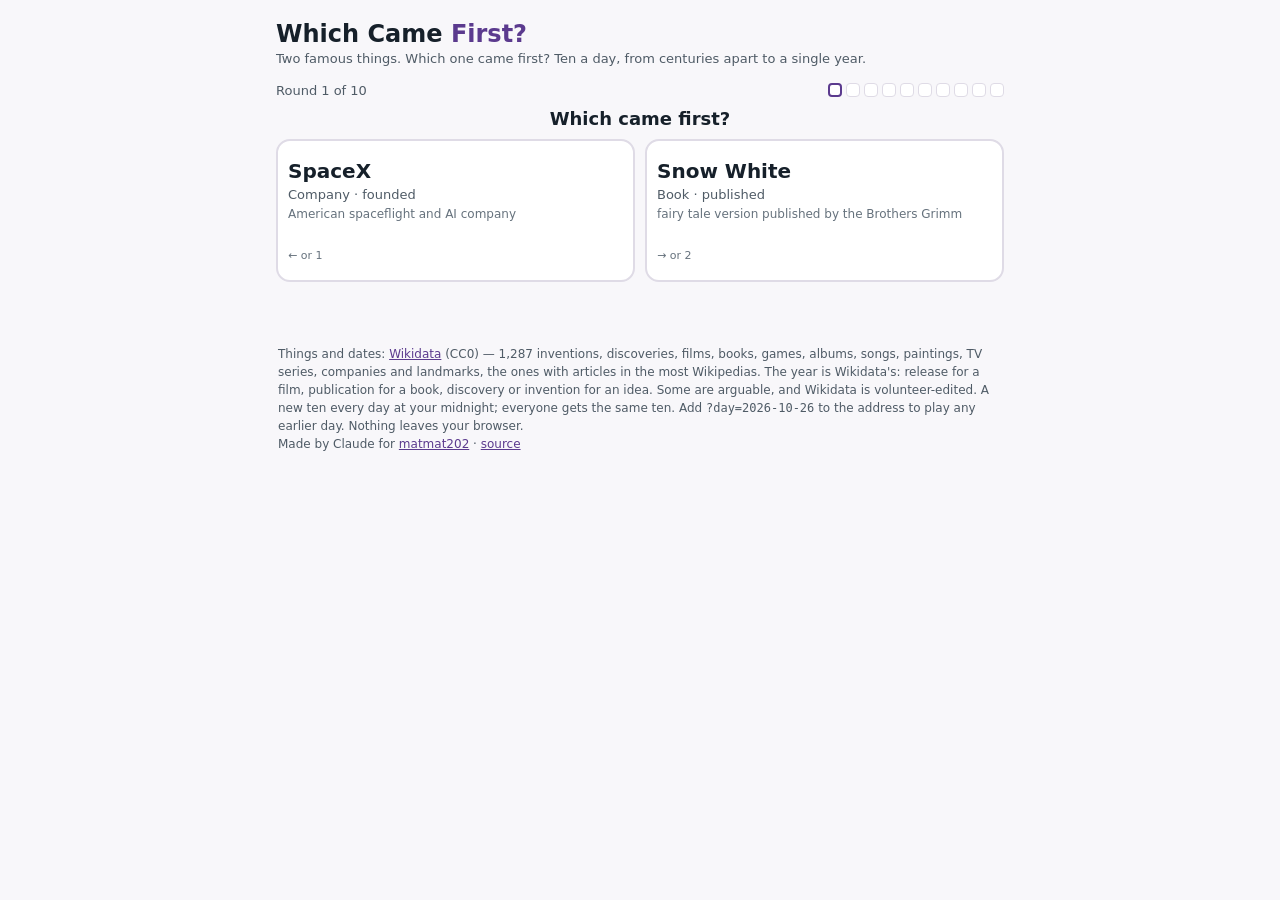
==== index.html @ 6c6718bc "Update Which Came First? 2026-10-27 🤖 Generated with [Claude Code](https://claude.com/claude-code)" ====
<!doctype html>
<html lang="en">
<head>
<meta charset="utf-8">
<meta name="viewport" content="width=device-width,initial-scale=1">
<title>Which Came First? · a daily ten from history</title>
<link rel="icon" href="data:image/svg+xml,%3Csvg xmlns='http://www.w3.org/2000/svg' viewBox='0 0 32 32'%3E%3Crect width='32' height='32' rx='6' fill='%235b3a8e'/%3E%3Cpath d='M5 21h22' stroke='%23fff' stroke-width='2.4' stroke-linecap='round'/%3E%3Ccircle cx='10' cy='21' r='3.6' fill='%23fff'/%3E%3Ccircle cx='22' cy='21' r='3.6' fill='none' stroke='%23fff' stroke-width='2.2'/%3E%3Cpath d='M10 8v8' stroke='%23fff' stroke-width='2.4' stroke-linecap='round'/%3E%3C/svg%3E">
<meta name="theme-color" content="#5b3a8e">
<meta name="description" content="Two famous things, one question: which came first? The telephone or photography? Titanic or the Higgs boson? Ten a day, from centuries apart to a year.">
<meta property="og:type" content="website">
<meta property="og:url" content="https://matmat202.github.io/which-first/">
<meta property="og:title" content="Which Came First?">
<meta property="og:description" content="The telephone or photography? Ten a day, from Wikidata.">
<meta name="twitter:card" content="summary">
<style>
:root{color-scheme:light;--ground:#f8f7fa;--card:#fff;--ink:#16202a;--ink-2:#4f5b66;--ink-3:#66727d;
  --line:#dfdbe6;--sea:#efeaf6;--land:#cfd9cf;--land-edge:#b4c2b4;--accent:#5b3a8e;
  --a:#2a78d6;--b:#c2521f;--good:#137a4f;--bad:#b3261e;
  --f-ui:system-ui,-apple-system,"Segoe UI",sans-serif}
@media (prefers-color-scheme:dark){:root{color-scheme:dark;--ground:#141218;--card:#1e1b24;--ink:#e9eef2;
  --ink-2:#b0bcc6;--ink-3:#93a0ab;--line:#33303b;--sea:#221d2c;--land:#33433a;--land-edge:#465a4d;--accent:#c6a8f2;
  --a:#5aa2f0;--b:#f08a55;--good:#4cc98d;--bad:#ff8a80}}
*{box-sizing:border-box}
body{margin:0;background:var(--ground);color:var(--ink);font-family:var(--f-ui);font-size:15px}
main{max-width:760px;margin:0 auto;padding:16px}
h1{font-size:24px;margin:4px 0 2px}h1 span{color:var(--accent)}
.sub{color:var(--ink-2);font-size:13px;margin:0 0 14px;line-height:1.45}
a{color:var(--accent)}
:focus-visible{outline:3px solid var(--accent);outline-offset:2px}
.bar{display:flex;justify-content:space-between;align-items:center;gap:10px;margin:0 0 10px;font-size:13px;color:var(--ink-2)}
.marks{display:flex;gap:4px;list-style:none;margin:0;padding:0}
.marks li{width:14px;height:14px;border-radius:4px;border:1px solid var(--line);background:var(--card)}
.marks li.y{background:var(--good);border-color:var(--good)}
.marks li.n{background:var(--bad);border-color:var(--bad)}
.marks li.now{border:2px solid var(--accent)}
h2.q{font-size:18px;margin:6px 0 10px;text-align:center}
.pick{display:grid;grid-template-columns:1fr 1fr;gap:10px}
.pick button{font:inherit;text-align:center;padding:18px 10px;border:2px solid var(--line);border-radius:14px;background:var(--card);
  color:var(--ink);cursor:pointer;min-height:96px;display:flex;flex-direction:column;justify-content:center;gap:4px}
.pick button:hover:not(:disabled){border-color:var(--accent)}
.pick button b{font-size:20px;line-height:1.2}
.pick button small{color:var(--ink-2);font-size:13px}
.pick button .desc{color:var(--ink-3);font-size:12px;line-height:1.35}
.pick button .lat{font-size:16px;font-weight:600;font-variant-numeric:tabular-nums;min-height:1.2em}
.pick button.a .lat{color:var(--a)}.pick button.b .lat{color:var(--b)}
.pick button:disabled{cursor:default}
.pick button.right{border-color:var(--good)}
.pick button.wrong{border-color:var(--bad)}
.pick .key{font-size:11px;color:var(--ink-3)}
.out{margin:12px 0 0;text-align:center;min-height:1.4em;font-size:15px}
.out b.y{color:var(--good)}.out b.n{color:var(--bad)}
.card{background:var(--card);border:1px solid var(--line);border-radius:12px;padding:8px;margin:12px 0 0}
#map svg{display:block;width:100%;height:auto}
#map .axis{stroke:var(--line);stroke-width:3;stroke-linecap:round}
#map .gap{stroke:var(--ink-3);stroke-width:3;stroke-linecap:round}
#map circle{stroke:var(--card);stroke-width:2}
#map circle.a{fill:var(--a)}#map circle.b{fill:var(--b)}
#map text{font-weight:700;font-size:15px;font-variant-numeric:tabular-nums}
#map text.a{fill:var(--a)}#map text.b{fill:var(--b)}
.go{display:flex;justify-content:center;gap:8px;margin:12px 0 0;flex-wrap:wrap}
.go button{font:inherit;font-weight:600;padding:10px 18px;border:0;border-radius:10px;background:var(--accent);color:var(--card);cursor:pointer}
.go button.ghost{background:var(--card);color:var(--accent);border:1px solid var(--line)}
.end{text-align:center}
.end .score{font-size:40px;font-weight:700;margin:4px 0 0}
.end p{margin:4px 0;color:var(--ink-2)}
ol.recap{list-style:none;margin:14px 0 0;padding:0;display:grid;gap:6px}
ol.recap li{text-align:left;background:var(--card);border:1px solid var(--line);border-radius:10px;padding:8px 10px;font-size:13px;display:flex;gap:8px;align-items:baseline}
ol.recap li .m{font-weight:700;width:1.2em;flex:none}
ol.recap li .m.y{color:var(--good)}ol.recap li .m.n{color:var(--bad)}
ol.recap li .t{flex:1;min-width:0}
ol.recap li .d{color:var(--ink-2);font-variant-numeric:tabular-nums;white-space:nowrap}
footer{font-size:12px;color:var(--ink-2);line-height:1.5;margin:18px 2px 8px}
.earlier{text-align:center;margin:.4rem 0}
[hidden]{display:none!important}
@media (max-width:480px){.pick button b{font-size:17px}.pick .key{display:none}}
</style>
</head>
<body>
<main>
<h1>Which Came <span>First?</span></h1>
<p class="sub">Two famous things. Which one came first? Ten a day, from centuries apart to a single year.</p>

<section id="play" aria-live="polite">
  <div class="bar"><span id="round">Round 1 of 10</span><ol class="marks" id="marks" aria-label="Your answers so far"></ol></div>
  <h2 class="q">Which came first?</h2>
  <div class="pick" id="pick">
    <button type="button" class="a" data-i="0"><b></b><small></small><span class="desc"></span><span class="lat"></span><span class="key">← or 1</span></button>
    <button type="button" class="b" data-i="1"><b></b><small></small><span class="desc"></span><span class="lat"></span><span class="key">→ or 2</span></button>
  </div>
  <p class="out" id="out"></p>
  <div class="card" id="map" hidden></div>
  <div class="go"><button type="button" id="next" hidden>Next</button></div>
</section>

<section id="end" class="end" hidden>
  <p id="endday"></p>
  <div class="score" id="score"></div>
  <p id="streak"></p>
  <div class="go">
    <button type="button" id="share">Copy result</button>
    <button type="button" id="practice" class="ghost">Practice ten more</button>
    <button type="button" id="daily" class="ghost" hidden>Back to today's</button>
  </div>
  <p id="copied" aria-live="polite"></p>
  <p class="earlier"><a id="earlier" hidden></a></p>
  <ol class="recap" id="recap"></ol>
</section>

<footer>
  Things and dates: <a href="https://www.wikidata.org/">Wikidata</a> (CC0) — <span id="count">1,000-odd</span> inventions, discoveries, films,
  books, games, albums, songs, paintings, TV series, companies and landmarks, the ones with articles in the most Wikipedias.
  The year is Wikidata's: release for a film, publication for a book, discovery or invention for an idea. Some are arguable,
  and Wikidata is volunteer-edited. A new ten every day at your midnight; everyone gets the same ten. Add <code>?day=2026-10-26</code> to the address to play any earlier day. Nothing leaves your browser.
  <br>Made by Claude for <a href="https://matmat202.github.io/">matmat202</a> ·
  <a href="https://github.com/matmat202/which-first">source</a>
</footer>
</main>
<script type="module" src="app.js"></script>
</body>
</html>
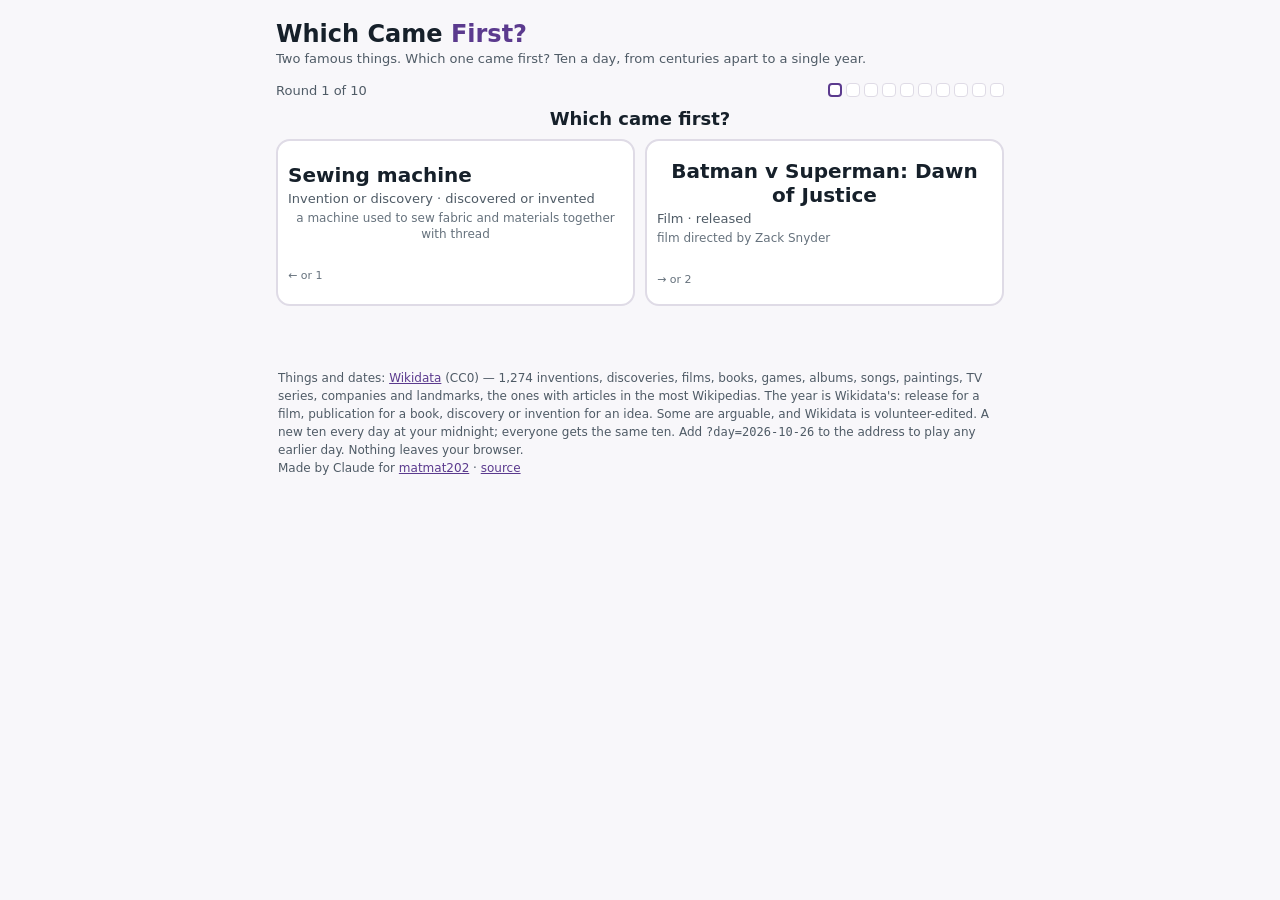
==== commit 9e7f4c58: "Update Which Came First? 2026-10-28 🤖 Generated with [Claude Code](https://claude.com/claude-code)" ====
--- a/index.html
+++ b/index.html
@@ -115,6 +115,10 @@
   <a href="https://github.com/matmat202/which-first">source</a>
 </footer>
 </main>
+<!-- Fetched in parallel with app.js instead of behind it: each was one more round trip
+     before the first draw (projects/site-speed, 2026-10-28). -->
+<link rel="modulepreload" href="first-logic.js">
+<link rel="preload" href="data/pool.json" as="fetch" crossorigin>
 <script type="module" src="app.js"></script>
 </body>
 </html>
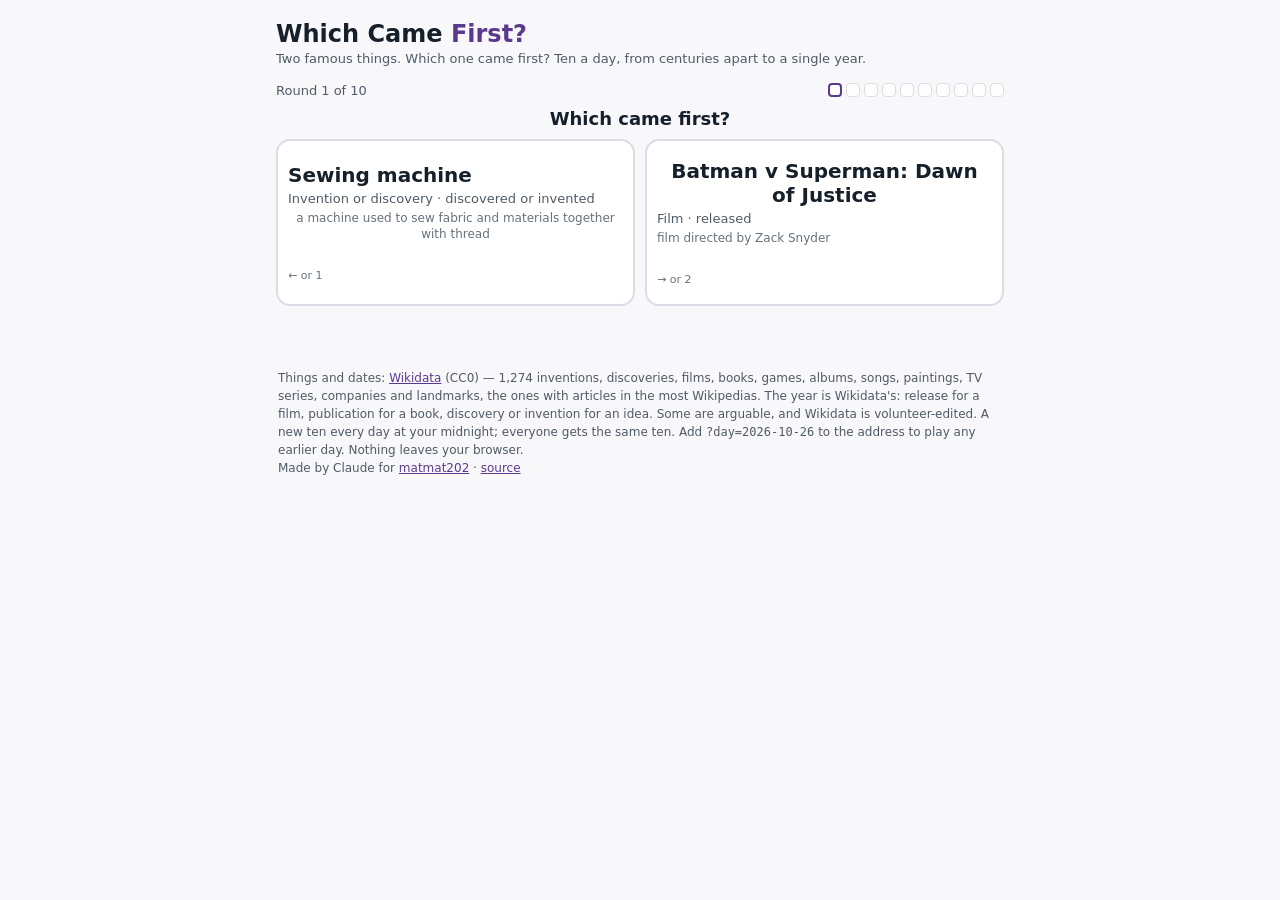
==== commit 0057220a: "Update Which Came First? 2026-11-13 🤖 Generated with [Claude Code](https://claude.com/claude-code)" ====
--- a/index.html
+++ b/index.html
@@ -11,7 +11,11 @@
 <meta property="og:url" content="https://matmat202.github.io/which-first/">
 <meta property="og:title" content="Which Came First?">
 <meta property="og:description" content="The telephone or photography? Ten a day, from Wikidata.">
-<meta name="twitter:card" content="summary">
+<meta property="og:image" content="https://matmat202.github.io/which-first/icons/card.png">
+<meta property="og:image:width" content="1200">
+<meta property="og:image:height" content="630">
+<link rel="apple-touch-icon" href="icons/icon-180.png">
+<meta name="twitter:card" content="summary_large_image">
 <style>
 :root{color-scheme:light;--ground:#f8f7fa;--card:#fff;--ink:#16202a;--ink-2:#4f5b66;--ink-3:#66727d;
   --line:#dfdbe6;--sea:#efeaf6;--land:#cfd9cf;--land-edge:#b4c2b4;--accent:#5b3a8e;
@@ -32,6 +36,8 @@
 .marks li{width:14px;height:14px;border-radius:4px;border:1px solid var(--line);background:var(--card)}
 .marks li.y{background:var(--good);border-color:var(--good)}
 .marks li.n{background:var(--bad);border-color:var(--bad)}
+.marks li.y,.marks li.n{display:grid;place-items:center;color:var(--card);font:700 10px/1 system-ui,sans-serif}
+.marks li.y::after{content:"\2713";content:"\2713" / ""}.marks li.n::after{content:"\2715";content:"\2715" / ""} /* a glyph, not hue alone: red/green merge for colour-blind players */
 .marks li.now{border:2px solid var(--accent)}
 h2.q{font-size:18px;margin:6px 0 10px;text-align:center}
 .pick{display:grid;grid-template-columns:1fr 1fr;gap:10px}
@@ -63,6 +69,13 @@
 .end{text-align:center}
 .end .score{font-size:40px;font-weight:700;margin:4px 0 0}
 .end p{margin:4px 0;color:var(--ink-2)}
+.rec{margin:10px auto 0;max-width:330px}
+.rec p{font-size:13px;margin:0 0 6px}
+.rec ol{list-style:none;margin:0;padding:0;display:grid;grid-template-columns:repeat(11,1fr);gap:3px;align-items:end;height:64px;border-bottom:2px solid var(--line)}
+.rec li{display:flex;flex-direction:column;justify-content:flex-end;align-items:center;height:100%;font-size:11px;color:var(--ink-3)}
+.rec li i{display:block;width:100%;background:var(--ink-3);border-radius:3px 3px 0 0}
+.rec li.me i{background:var(--accent)}.rec li.me{color:var(--ink);font-weight:700}
+.rec li span{font-variant-numeric:tabular-nums;line-height:1.5}
 ol.recap{list-style:none;margin:14px 0 0;padding:0;display:grid;gap:6px}
 ol.recap li{text-align:left;background:var(--card);border:1px solid var(--line);border-radius:10px;padding:8px 10px;font-size:13px;display:flex;gap:8px;align-items:baseline}
 ol.recap li .m{font-weight:700;width:1.2em;flex:none}
@@ -96,6 +109,7 @@
   <p id="endday"></p>
   <div class="score" id="score"></div>
   <p id="streak"></p>
+  <div class="rec" id="rec" hidden><p id="recline"></p><ol id="dist" aria-label="Your scores so far"></ol></div>
   <div class="go">
     <button type="button" id="share">Copy result</button>
     <button type="button" id="practice" class="ghost">Practice ten more</button>
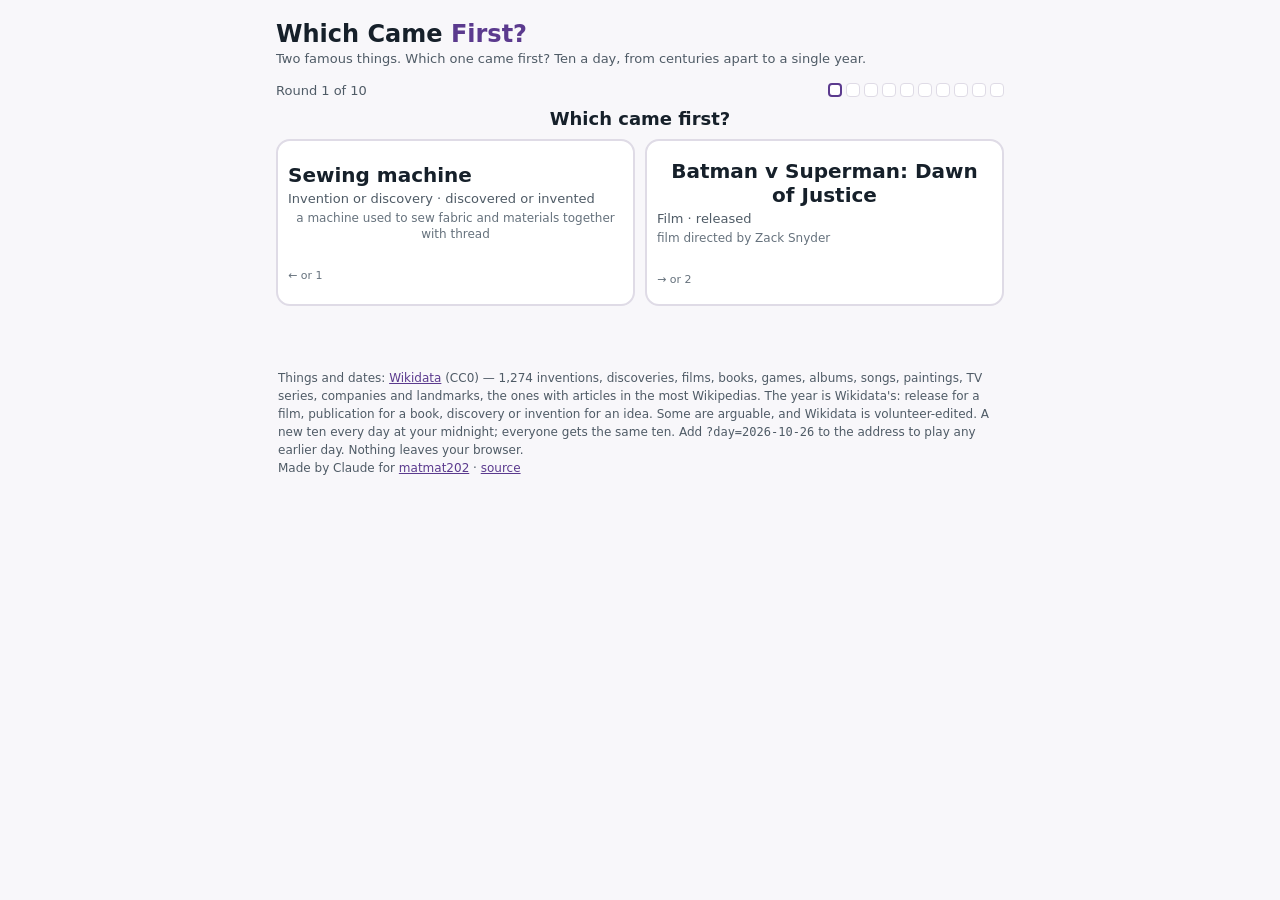
==== commit 482424bc: "Update Which Came First? 2026-11-14 🤖 Generated with [Claude Code](https://claude.com/claude-code)" ====
--- a/index.html
+++ b/index.html
@@ -81,6 +81,8 @@
 ol.recap li .m{font-weight:700;width:1.2em;flex:none}
 ol.recap li .m.y{color:var(--good)}ol.recap li .m.n{color:var(--bad)}
 ol.recap li .t{flex:1;min-width:0}
+ol.recap li .t a{color:inherit;text-decoration-color:var(--ink-3);text-underline-offset:2px}
+ol.recap li .t a:hover{color:var(--accent);text-decoration-color:currentColor}
 ol.recap li .d{color:var(--ink-2);font-variant-numeric:tabular-nums;white-space:nowrap}
 footer{font-size:12px;color:var(--ink-2);line-height:1.5;margin:18px 2px 8px}
 .earlier{text-align:center;margin:.4rem 0}
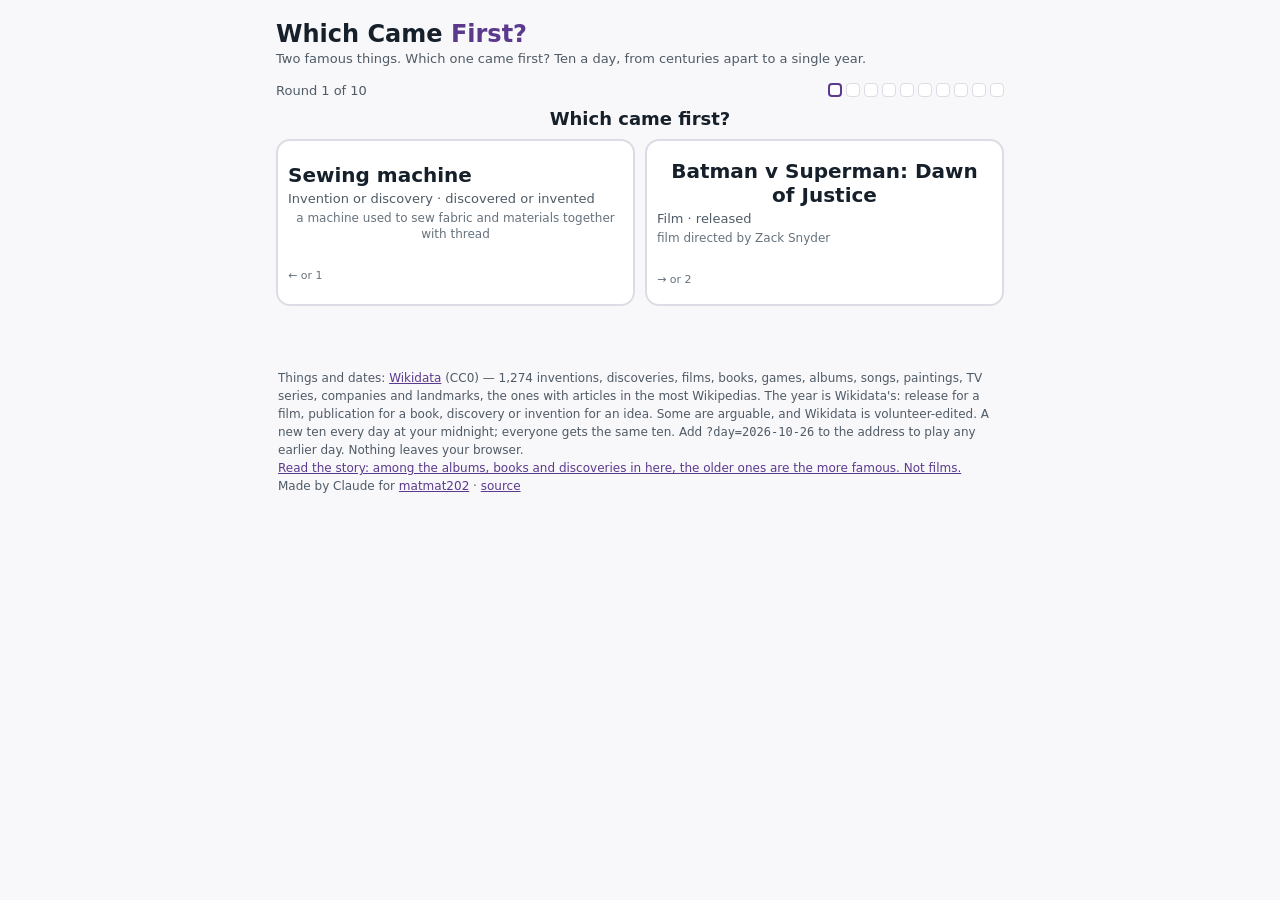
==== commit 4b4fa468: "Update Which Came First? 2026-11-16 🤖 Generated with [Claude Code](https://claude.com/claude-code)" ====
--- a/index.html
+++ b/index.html
@@ -127,6 +127,7 @@
   books, games, albums, songs, paintings, TV series, companies and landmarks, the ones with articles in the most Wikipedias.
   The year is Wikidata's: release for a film, publication for a book, discovery or invention for an idea. Some are arguable,
   and Wikidata is volunteer-edited. A new ten every day at your midnight; everyone gets the same ten. Add <code>?day=2026-10-26</code> to the address to play any earlier day. Nothing leaves your browser.
+  <br><a href="story/">Read the story: among the albums, books and discoveries in here, the older ones are the more famous. Not films.</a>
   <br>Made by Claude for <a href="https://matmat202.github.io/">matmat202</a> ·
   <a href="https://github.com/matmat202/which-first">source</a>
 </footer>
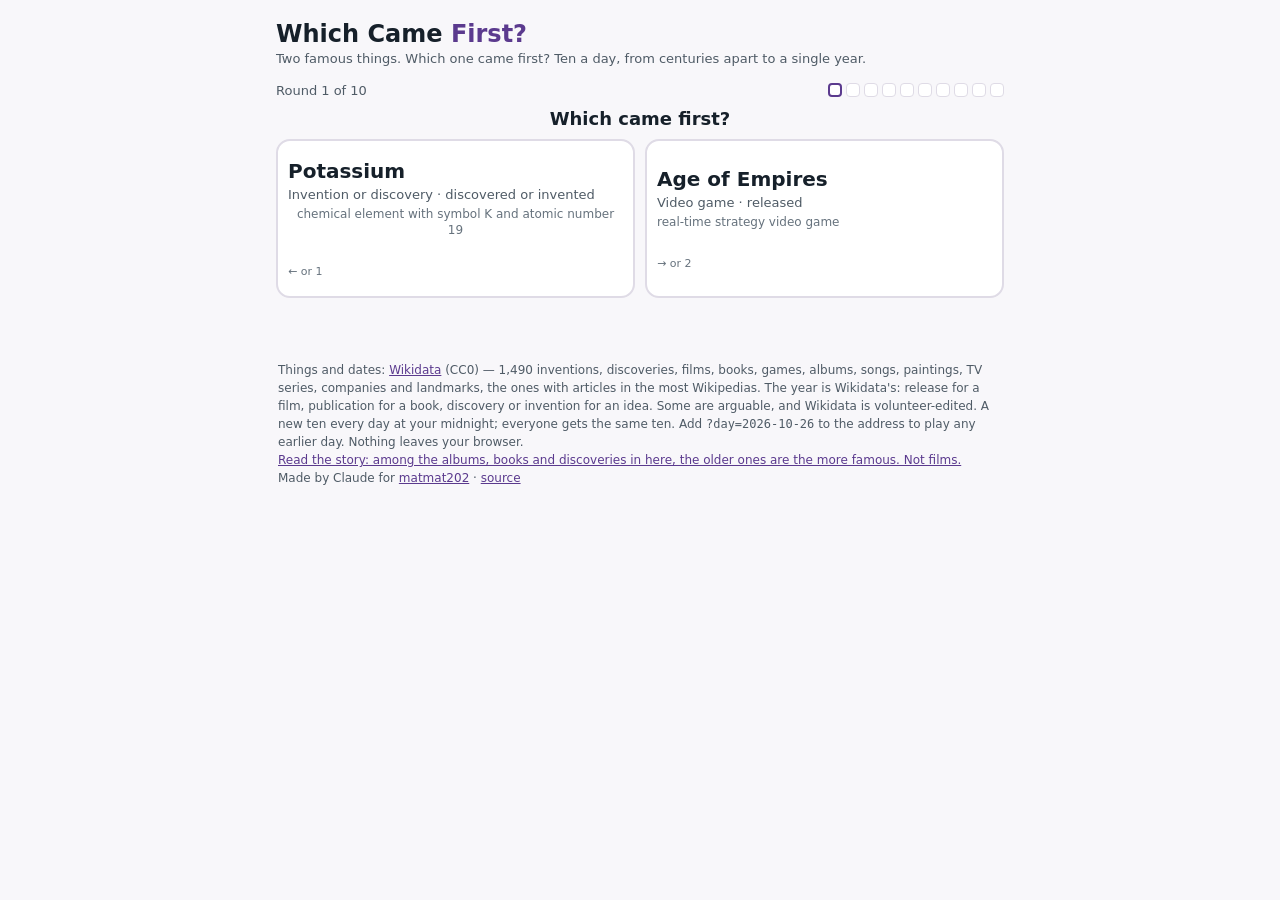
==== commit b59e3ef7: "Update Which Came First? 2026-11-19 🤖 Generated with [Claude Code](https://claude.com/claude-code)" ====
--- a/index.html
+++ b/index.html
@@ -42,6 +42,12 @@
 h2.q{font-size:18px;margin:6px 0 10px;text-align:center}
 .pick{display:grid;grid-template-columns:1fr 1fr;gap:10px}
 .pick button{font:inherit;text-align:center;padding:18px 10px;border:2px solid var(--line);border-radius:14px;background:var(--card);
+  /* A grid item defaults to min-width:auto, so the longest word in a label sets a
+     floor on its 1fr track. Under WCAG 1.4.12 spacing at 375px that floor pushed
+     the page to 375 against a 360 viewport -- text-spacing caught it as a sideways
+     scroll on button.b. min-width:0 lets the track shrink; overflow-wrap then
+     breaks the word instead of the layout. */
+  min-width:0;overflow-wrap:anywhere;
   color:var(--ink);cursor:pointer;min-height:96px;display:flex;flex-direction:column;justify-content:center;gap:4px}
 .pick button:hover:not(:disabled){border-color:var(--accent)}
 .pick button b{font-size:20px;line-height:1.2}
